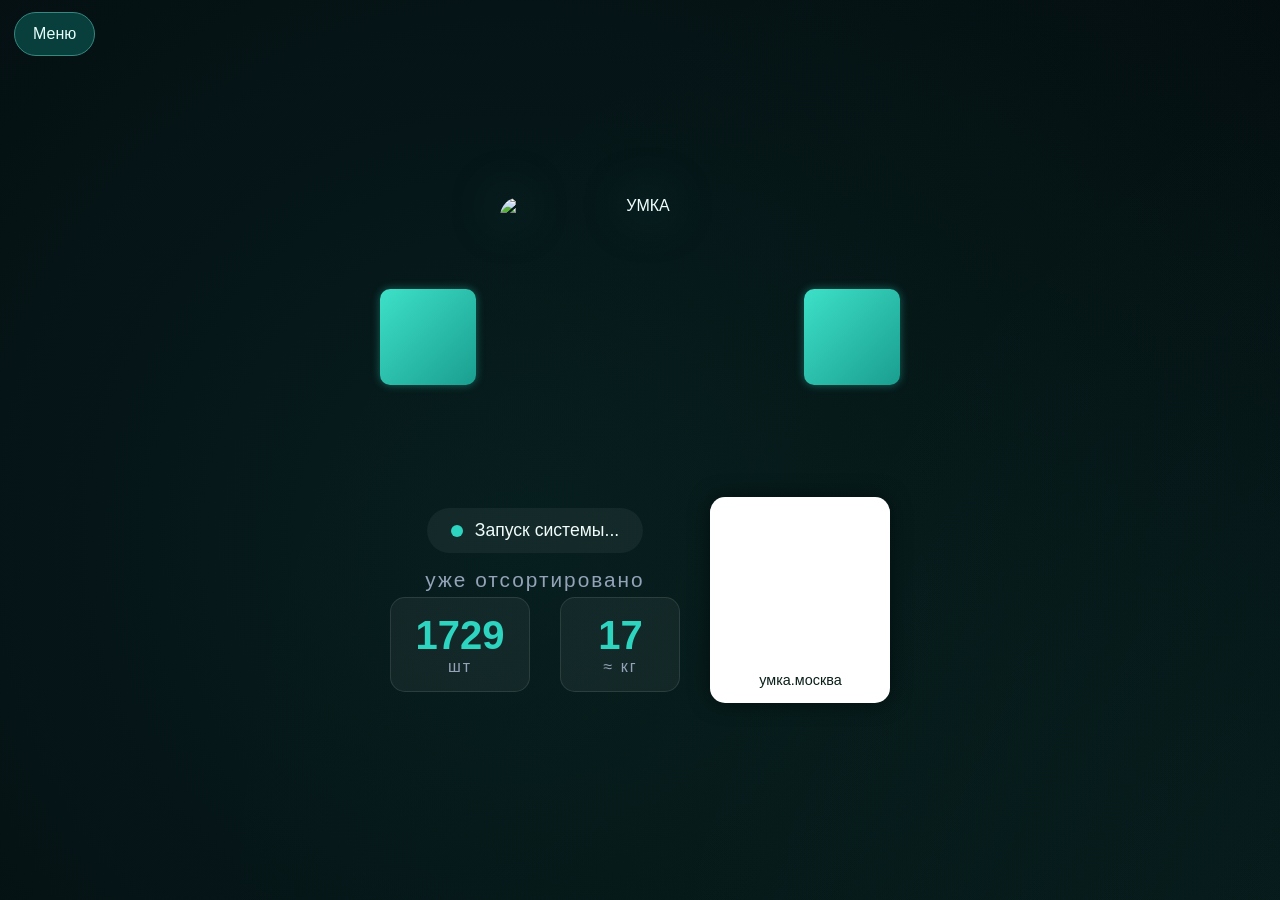
==== app/web/index.html @ a7d7bfb3 "Добавлены ручной сбор датасета и выбор модели на устройствах" ====
<!DOCTYPE html>
<html lang="ru" translate="no">

<head>
  <meta charset="UTF-8">
  <meta name="google" content="notranslate">
  <meta name="viewport" content="width=device-width, initial-scale=1.0, user-scalable=no">
  <title>УМКА - умная мусорка</title>
  <link rel="stylesheet" href="style.css">
</head>

<body>
  <a class="device-menu-link" data-keep-query href="/menu.html">Меню</a>
  <div id="app">
    <!-- ЭКРАН ОЖИДАНИЯ -->
    <div id="idle-screen" class="screen active">
      <div class="bg-animation"></div>
      <div class="content">
        <!-- Мордочка: логотип с глазами + лапки -->
        <div class="face-container" id="face-container">
          <div class="logo-container">
            <div class="eye-group eye-left">
              <div class="eye-slot"></div>
            </div>
            <img src="/logo.png" alt="УМКА" class="logo-img">
            <div class="eye-group eye-right">
              <div class="eye-slot"></div>
            </div>
          </div>
          <!-- Лапки (появляются при эмоциях) -->
          <div class="paw paw-left" id="paw-left">
            <span class="finger finger-up"></span>
            <span class="finger finger-left"></span>
            <span class="finger finger-right"></span>
          </div>
          <div class="paw paw-right" id="paw-right">
            <span class="finger finger-up"></span>
            <span class="finger finger-left"></span>
            <span class="finger finger-right"></span>
          </div>
        </div>

        <!-- Горизонтальный ряд: статус+статистика и QR -->
        <div class="bottom-row">
          <div class="center-block">
            <div class="status">
              <span class="pulse-dot"></span>
              <span id="system-status">Запуск системы...</span>
            </div>
            <div class="stats-wrapper">
              <p class="sorted-label">уже отсортировано</p>
              <div class="stats">
                <div class="stat-item">
                  <span class="stat-value" id="stat-count">1729</span>
                  <span class="stat-label">шт</span>
                </div>
                <div class="stat-item">
                  <span class="stat-value" id="stat-weight">17</span>
                  <span class="stat-label">≈ кг</span>
                </div>
              </div>
            </div>
          </div>

          <div class="qr-container">
            <div id="qrcode"></div>
            <p class="qr-hint">умка.москва</p>
          </div>
        </div>
      </div>
    </div>

    <!-- ЭКРАН РАСПОЗНАВАНИЯ (страницы) -->
    <div id="waste-screen" class="screen">
      <!-- Бумага -->
      <div class="waste-page page-paper">
        <div class="waste-bg"></div>
        <div class="content">
          <div class="waste-icon">📄</div>
          <div class="waste-info">
            <h1 class="waste-title">Обнаружен мусор</h1>
            <p class="waste-type">Бумага</p>
            <p class="waste-question">Подтвердите тип отхода</p>
            <p class="waste-question waste-auto">Отправляю в нужную секцию</p>
          </div>
          <div class="buttons">
            <button class="btn btn-yes" data-answer="yes"><span class="btn-icon">✓</span> Да</button>
            <button class="btn btn-no" data-answer="no"><span class="btn-icon">✕</span> Нет</button>
          </div>
          <!-- Без подтверждения: полоса показывает, когда сообщение погаснет. -->
          <div class="result-timer"><div class="result-timer-bar"></div></div>
        </div>
      </div>

      <!-- Пластик/Алюминий -->
      <div class="waste-page page-plastic">
        <div class="waste-bg"></div>
        <div class="content">
          <div class="waste-icon">🥤</div>
          <div class="waste-info">
            <h1 class="waste-title">Обнаружен мусор</h1>
            <p class="waste-type">Пластик/Алюминий</p>
            <p class="waste-question">Подтвердите тип отхода</p>
            <p class="waste-question waste-auto">Отправляю в нужную секцию</p>
          </div>
          <div class="buttons">
            <button class="btn btn-yes" data-answer="yes"><span class="btn-icon">✓</span> Да</button>
            <button class="btn btn-no" data-answer="no"><span class="btn-icon">✕</span> Нет</button>
          </div>
          <!-- Без подтверждения: полоса показывает, когда сообщение погаснет. -->
          <div class="result-timer"><div class="result-timer-bar"></div></div>
        </div>
      </div>

      <!-- Органика -->
      <div class="waste-page page-organic">
        <div class="waste-bg"></div>
        <div class="content">
          <div class="waste-icon">🍎</div>
          <div class="waste-info">
            <h1 class="waste-title">Обнаружен мусор</h1>
            <p class="waste-type">Органика</p>
            <p class="waste-question">Подтвердите тип отхода</p>
            <p class="waste-question waste-auto">Отправляю в нужную секцию</p>
          </div>
          <div class="buttons">
            <button class="btn btn-yes" data-answer="yes"><span class="btn-icon">✓</span> Да</button>
            <button class="btn btn-no" data-answer="no"><span class="btn-icon">✕</span> Нет</button>
          </div>
          <!-- Без подтверждения: полоса показывает, когда сообщение погаснет. -->
          <div class="result-timer"><div class="result-timer-bar"></div></div>
        </div>
      </div>

      <!-- Несортируемые -->
      <div class="waste-page page-non-recyclable">
        <div class="waste-bg"></div>
        <div class="content">
          <div class="waste-icon">🗑️</div>
          <div class="waste-info">
            <h1 class="waste-title">Обнаружен мусор</h1>
            <p class="waste-type">Несортируемые отходы</p>
            <p class="waste-question">Подтвердите тип отхода</p>
            <p class="waste-question waste-auto">Отправляю в нужную секцию</p>
          </div>
          <div class="buttons">
            <button class="btn btn-yes" data-answer="yes"><span class="btn-icon">✓</span> Да</button>
            <button class="btn btn-no" data-answer="no"><span class="btn-icon">✕</span> Нет</button>
          </div>
          <!-- Без подтверждения: полоса показывает, когда сообщение погаснет. -->
          <div class="result-timer"><div class="result-timer-bar"></div></div>
        </div>
      </div>
    </div>

    <!-- Всплывающий ответ -->
    <div id="feedback-overlay" class="overlay">
      <div class="feedback-icon" id="feedback-icon">✅</div>
    </div>

    <!-- Подтверждение закрытия киоска, открывается из режима разработчика. -->
    <div id="exit-overlay" class="overlay" role="dialog" aria-modal="true" aria-labelledby="exit-title">
      <div class="exit-dialog">
        <h2 id="exit-title">Закрыть экран UMKA?</h2>
        <p id="exit-message">Программа сортировки продолжит работать в фоне.</p>
        <div class="exit-actions">
          <button class="btn btn-no" id="exit-cancel" type="button">Вернуться</button>
          <button class="btn btn-yes" id="exit-confirm" type="button">Закрыть экран</button>
        </div>
      </div>
    </div>

    <!-- Режим разработчика: пять касаний логотипа за четыре секунды. -->
    <nav id="dev-panel" class="dev-panel" hidden>
      <a class="dev-btn" href="/settings.html" data-keep-query>Настройки</a>
      <a class="dev-btn" href="/camera.html" data-keep-query>Демонстрация</a>
      <button class="dev-btn" id="dev-debug" type="button">Отладка</button>
      <button class="dev-btn" id="dev-close-screen" type="button">Закрыть экран</button>
      <button class="dev-btn dev-exit" id="dev-exit" type="button">Выйти из режима</button>
    </nav>
    <aside id="dev-debug-panel" class="dev-debug" hidden>
      <p class="diagnostics" id="diagnostics">Камера: проверка · Модель: проверка</p>
      <pre id="dev-debug-data"></pre>
    </aside>
  </div>

  <script src="/js/qrcode.min.js"></script>
  <script src="script.js"></script>
</body>

</html>
---- app/web/style.css ----
:root {
  --bg-idle: #020408;
  --accent: #2dd4bf;
  --accent2: #38bdf8;
  --text-primary: #f0fdfa;
  --text-secondary: #94a3b8;
  --yes-color: #22c55e;
  --no-color: #ef4444;
  --sad-color: #60a5fa;
  --overlay-bg: rgba(0, 0, 0, 0.8);
  --transition-speed: 0.6s;
  /* Параметры квадратных глаз */
  --eye-size: 96px;
  --eye-border-radius: 10px;
  --eye-glow: 0 0 8px rgba(45, 212, 191, 0.4);
  /* Лапки */
  --paw-size: 50px;
  --paw-main-color: #1a9e8f;
  --paw-pad-color: #137a70;
  --paw-happy-color: #16a34a;
  --paw-sad-color: #3b82f6;
  --sad-paw-drop: 12px; /* Насколько опускаются лапки при ответе «Нет». */
}

* {
  margin: 0;
  padding: 0;
  box-sizing: border-box;
}

html,
body {
  height: 100%;
  width: 100%;
}

body {
  font-family: "Segoe UI", "Roboto", "Helvetica Neue", sans-serif;
  background: var(--bg-idle);
  color: var(--text-primary);
  height: 100vh;
  overflow: hidden;
  user-select: none;
  display: flex;
  align-items: center;
  justify-content: center;
}

/* ---------- Экраны ---------- */
.screen {
  position: fixed;
  inset: 0;
  display: flex;
  align-items: center;
  justify-content: center;
  opacity: 0;
  visibility: hidden;
  transition:
    opacity var(--transition-speed) ease,
    visibility var(--transition-speed) ease;
  z-index: 1;
}

.screen.active {
  opacity: 1;
  visibility: visible;
  z-index: 2;
}

.content {
  display: flex;
  flex-direction: column;
  align-items: center;
  justify-content: center;
  gap: 25px;
  padding: 20px;
  max-width: 95vw;
  max-height: 95vh;
  text-align: center;
  z-index: 3;
}

/* ---------- Экран ожидания ---------- */
#idle-screen .content {
  gap: 20px;
}

#idle-screen .bg-animation {
  position: absolute;
  inset: 0;
  background:
    radial-gradient(
      circle at 20% 30%,
      rgba(45, 212, 191, 0.12) 0%,
      transparent 60%
    ),
    radial-gradient(
      circle at 80% 70%,
      rgba(56, 189, 248, 0.08) 0%,
      transparent 60%
    ),
    radial-gradient(
      circle at 50% 50%,
      rgba(34, 197, 94, 0.04) 0%,
      transparent 70%
    ),
    #020408;
  background-size: 200% 200%;
  animation: gradientShift 15s ease infinite;
  z-index: 0;
}

@keyframes gradientShift {
  0% {
    background-position:
      0% 0%,
      100% 100%,
      50% 50%;
  }
  50% {
    background-position:
      100% 100%,
      0% 0%,
      80% 20%;
  }
  100% {
    background-position:
      0% 0%,
      100% 100%,
      50% 50%;
  }
}

/* Мордочка */
.face-container {
  position: relative;
  display: flex;
  flex-direction: column;
  align-items: center;
  cursor: pointer;
  -webkit-tap-highlight-color: transparent;
  animation: float 3s ease-in-out infinite;
}

@keyframes float {
  0%,
  100% {
    transform: translateY(0);
  }
  50% {
    transform: translateY(-10px);
  }
}

.logo-container {
  position: relative;
  display: inline-flex;
  align-items: center;
  justify-content: center;
}

.logo-img {
  width: 280px;
  height: 280px;
  object-fit: contain;
  filter: drop-shadow(0 0 25px rgba(45, 212, 191, 0.6));
  border-radius: 20px;
  flex-shrink: 0;
}

/* Глазки */
.eye-group {
  position: absolute;
  top: 50%;
  transform: translateY(-50%);
  z-index: 5;
  display: flex;
  align-items: center;
  justify-content: center;
  transition: transform 0.3s ease;
}

.eye-left {
  left: -120px;
}
.eye-right {
  right: -120px;
}

.eye-slot {
  width: var(--eye-size);
  height: var(--eye-size);
  background: linear-gradient(135deg, #3de0c8 0%, #1a9e8f 100%);
  border-radius: var(--eye-border-radius);
  box-shadow: var(--eye-glow);
  transition:
    all 0.15s ease-in-out,
    clip-path 0.3s ease;
  will-change:
    transform, width, height, border-radius, background, box-shadow, clip-path;
}

/* Лапки (робот Emo: трёхпалые, полупрозрачные, с ярким контуром) */
.paw {
  position: absolute;
  bottom: -30px;
  width: 50px;
  height: 40px;
  background: rgba(45, 212, 191, 0.3);
  border: 2px solid #2dd4bf;
  border-radius: 50% 50% 50% 50% / 60% 60% 40% 40%;
  box-shadow: 0 0 8px rgba(45, 212, 191, 0.4);
  opacity: 0;
  transform: scale(0);
  transition:
    opacity 0.3s ease,
    transform 0.3s ease;
  z-index: 6;
}

/* Пальцы */
.finger {
  position: absolute;
  background: rgba(45, 212, 191, 0.3);
  border: 2px solid #2dd4bf;
  box-shadow: 0 0 6px rgba(45, 212, 191, 0.3);
  border-radius: 50%;
}

/* Палец вверх */
.finger-up {
  width: 14px;
  height: 26px;
  top: -16px;
  left: 50%;
  transform: translateX(-50%);
  border-radius: 10px 10px 50% 50% / 20px 20px 10px 10px;
}

/* Палец влево */
.finger-left {
  width: 26px;
  height: 14px;
  left: -16px;
  top: 1px;
  border-radius: 50% 50% 10px 10px / 50% 50% 10px 10px;
  transform: rotate(55deg) translateY(-4px); /* чуть выше и меньше в сторону */
}

.finger-right {
  width: 26px;
  height: 14px;
  right: -16px;
  top: 1px;
  border-radius: 50% 50% 10px 10px / 50% 50% 10px 10px;
  transform: rotate(-55deg) translateY(-4px); /* чуть выше и меньше в сторону */
}
.paw-left {
  left: -80px;
}
.paw-right {
  right: -80px;
}

/* Эмоции, при которых лапки видимы */
.emotion-happy .paw,
.emotion-sad .paw,
.emotion-surprised .paw,
.paw-grab .paw {
  opacity: 1;
  transform: scale(1);
}

/* Радость: лапки машут вверх */
.emotion-happy .paw-left {
  animation: pawWaveLeft 0.6s ease-in-out infinite alternate;
}
.emotion-happy .paw-right {
  animation: pawWaveRight 0.6s ease-in-out infinite alternate;
}

@keyframes pawWaveLeft {
  0% {
    transform: rotate(-20deg) translateY(0);
  }
  100% {
    transform: rotate(20deg) translateY(-10px);
  }
}

@keyframes pawWaveRight {
  0% {
    transform: rotate(20deg) translateY(0);
  }
  100% {
    transform: rotate(-20deg) translateY(-10px);
  }
}

/* Грусть: лапки опускаются вниз */
.emotion-sad .paw-left {
  animation: pawSadLeft 0.8s ease-in-out forwards;
}
.emotion-sad .paw-right {
  animation: pawSadRight 0.8s ease-in-out forwards;
}

@keyframes pawSadLeft {
  0% {
    transform: translateY(0) rotate(0deg);
  }
  100% {
    transform: translateY(var(--sad-paw-drop)) rotate(10deg);
  }
}

@keyframes pawSadRight {
  0% {
    transform: translateY(0) rotate(0deg);
  }
  100% {
    transform: translateY(var(--sad-paw-drop)) rotate(-10deg);
  }
}

/* Удивление: лапки разведены вверх */
.emotion-surprised .paw-left {
  animation: pawSurprisedLeft 0.5s ease-out forwards;
}
.emotion-surprised .paw-right {
  animation: pawSurprisedRight 0.5s ease-out forwards;
}

@keyframes pawSurprisedLeft {
  0% {
    transform: translateY(0) rotate(0);
  }
  100% {
    transform: translateY(-60px) rotate(-30deg);
  }
}

@keyframes pawSurprisedRight {
  0% {
    transform: translateY(0) rotate(0);
  }
  100% {
    transform: translateY(-60px) rotate(30deg);
  }
}

/* Хватание при касании */
.paw-grab .paw {
  animation: pawGrab 0.4s ease-in-out forwards;
}

@keyframes pawGrab {
  0% {
    transform: scale(1);
  }
  50% {
    transform: scale(0.8);
  }
  100% {
    transform: scale(1);
  }
}
/* ============ БАЗОВЫЕ АНИМАЦИИ (2D) ============ */

@keyframes blink {
  0%,
  45%,
  55%,
  100% {
    transform: scaleY(1);
  }
  50% {
    transform: scaleY(0.1);
  }
}

@keyframes doubleBlink {
  0%,
  20%,
  40%,
  60%,
  80%,
  100% {
    transform: scaleY(1);
  }
  30%,
  50% {
    transform: scaleY(0.1);
  }
}

@keyframes wink {
  0%,
  100% {
    transform: scaleY(1);
  }
  50% {
    transform: scaleY(0.1);
  }
}

@keyframes lookLeft {
  0%,
  100% {
    transform: translateX(0);
  }
  30%,
  60% {
    transform: translateX(-8px);
  }
}

@keyframes lookRight {
  0%,
  100% {
    transform: translateX(0);
  }
  30%,
  60% {
    transform: translateX(8px);
  }
}

@keyframes lookUp {
  0%,
  100% {
    transform: translateY(0);
  }
  30%,
  60% {
    transform: translateY(-6px);
  }
}

@keyframes lookDown {
  0%,
  100% {
    transform: translateY(0);
  }
  30%,
  60% {
    transform: translateY(6px);
  }
}

@keyframes squint {
  0%,
  100% {
    transform: scaleY(1);
  }
  50% {
    transform: scaleY(0.6);
  }
}

@keyframes smile {
  0%,
  100% {
    height: var(--eye-size);
    border-radius: var(--eye-border-radius);
    transform: scaleY(1);
  }
  50% {
    height: calc(var(--eye-size) * 0.7);
    border-radius: 50% 50% 0 0;
    transform: scaleY(0.8);
  }
}

@keyframes swing {
  0%,
  100% {
    transform: rotate(0deg) translateX(0);
  }
  25% {
    transform: rotate(-10deg) translateX(-5px);
  }
  75% {
    transform: rotate(10deg) translateX(5px);
  }
}

@keyframes bounce {
  0%,
  100% {
    transform: translateY(0);
  }
  40% {
    transform: translateY(-15px);
  }
  60% {
    transform: translateY(-5px);
  }
}

@keyframes tilt {
  0%,
  100% {
    transform: rotate(0deg);
  }
  50% {
    transform: rotate(15deg);
  }
}

@keyframes shake {
  0%,
  100% {
    transform: translateX(0);
  }
  25% {
    transform: translateX(-5px);
  }
  75% {
    transform: translateX(5px);
  }
}

@keyframes pulseSize {
  0%,
  100% {
    transform: scale(1);
  }
  50% {
    transform: scale(1.2);
  }
}

/* ============ ЭМОЦИИ ============ */

.emotion-idle .eye-left .eye-slot,
.emotion-idle .eye-right .eye-slot {
  animation: blink 4s infinite;
}

/* Удивление */
.emotion-surprised .eye-slot {
  animation: surprisedComplex 1.5s ease-in-out infinite;
}
@keyframes surprisedComplex {
  0%,
  100% {
    transform: scale(1);
    border-radius: var(--eye-border-radius);
  }
  20% {
    transform: scale(1.3);
    border-radius: 50%;
  }
  40% {
    transform: scale(1.1);
    border-radius: 40%;
  }
  60% {
    transform: scale(1.2);
    border-radius: 50%;
  }
  80% {
    transform: scale(1.15);
    border-radius: 40%;
  }
}

/* Радость */
.emotion-happy .eye-slot {
  background: linear-gradient(135deg, #4ade80 0%, #16a34a 100%);
  animation: happyComplex 0.8s ease-in-out infinite;
}
@keyframes happyComplex {
  0% {
    height: var(--eye-size);
    border-radius: var(--eye-border-radius);
    transform: translateY(0) scaleY(1);
  }
  30% {
    height: calc(var(--eye-size) * 0.6);
    border-radius: 50% 50% 0 0;
    transform: translateY(-10px) scaleY(1.2);
  }
  60% {
    height: calc(var(--eye-size) * 0.8);
    border-radius: 50% 50% 0 0;
    transform: translateY(-5px) scaleY(1.1);
  }
  100% {
    height: var(--eye-size);
    border-radius: var(--eye-border-radius);
    transform: translateY(0) scaleY(1);
  }
}

/* Печаль: прямоугольные треугольники (плоская грань внутрь и вниз) */
.emotion-sad .eye-slot {
  background: linear-gradient(135deg, #60a5fa 0%, #3b82f6 100%);
  animation: sadComplex 0.8s ease-in-out infinite;
}

.emotion-sad .eye-left .eye-slot {
  clip-path: polygon(0 100%, 100% 100%, 100% 0);
}

.emotion-sad .eye-right .eye-slot {
  clip-path: polygon(0 0, 0 100%, 100% 100%);
}

@keyframes sadComplex {
  0% {
    height: var(--eye-size);
    transform: translateY(0) scaleY(1);
  }
  50% {
    height: calc(var(--eye-size) * 0.8);
    transform: translateY(8px) scaleY(0.9);
  }
  100% {
    height: var(--eye-size);
    transform: translateY(0) scaleY(1);
  }
}
/* ============ УБЕГАНИЕ ГЛАЗ ОТ КАСАНИЯ ============ */

.eyes-escape-left .eye-group {
  transform: translateY(-50%) translateX(40px);
}
.eyes-escape-right .eye-group {
  transform: translateY(-50%) translateX(-40px);
}
.eyes-escape-up .eye-group {
  transform: translateY(-50%) translateY(40px);
}
.eyes-escape-down .eye-group {
  transform: translateY(-50%) translateY(-40px);
}

/* ============ ХВАТАЮЩИЕ ЛАПКИ ============ */

.paw-grab .paw {
  animation: pawGrab 0.4s ease-in-out forwards;
}

@keyframes pawGrab {
  0% {
    transform: scale(1);
  }
  50% {
    transform: scale(0.8);
  }
  100% {
    transform: scale(1);
  }
}

/* ============ СЛУЧАЙНЫЕ IDLE-АНИМАЦИИ ============ */

.animation-wink-left .eye-left .eye-slot {
  animation: wink 0.35s ease-in-out 1;
}
.animation-wink-left .eye-right .eye-slot {
  animation: blink 0.35s ease-in-out 1;
}

.animation-wink-right .eye-right .eye-slot {
  animation: wink 0.35s ease-in-out 1;
}
.animation-wink-right .eye-left .eye-slot {
  animation: blink 0.35s ease-in-out 1;
}

.animation-double-blink .eye-slot {
  animation: doubleBlink 0.7s ease-in-out 1;
}

.animation-look-left .eye-slot {
  animation: lookLeft 1s ease-in-out 1;
}
.animation-look-right .eye-slot {
  animation: lookRight 1s ease-in-out 1;
}
.animation-look-up .eye-slot {
  animation: lookUp 1s ease-in-out 1;
}
.animation-look-down .eye-slot {
  animation: lookDown 1s ease-in-out 1;
}

.animation-squint .eye-slot {
  animation: squint 0.9s ease-in-out 1;
}
.animation-smile .eye-slot {
  animation: smile 1s ease-in-out 1;
}

.animation-thoughtful .eye-left .eye-slot {
  animation: lookUp 0.8s ease-in-out 1;
}
.animation-thoughtful .eye-right .eye-slot {
  animation: squint 0.8s ease-in-out 1;
}

.animation-sleepy .eye-slot {
  animation: sleepyBlink 2.5s ease-in-out infinite;
}
@keyframes sleepyBlink {
  0%,
  100% {
    transform: scaleY(0.6);
  }
  50% {
    transform: scaleY(0.2);
  }
}

.animation-roll .eye-slot {
  animation: tilt 0.7s ease-in-out 1;
}

.animation-flash .eye-slot {
  animation: flash 0.4s ease-in-out 2;
}
@keyframes flash {
  0%,
  100% {
    transform: scale(1);
  }
  50% {
    transform: scale(1.3);
  }
}

.animation-swing .eye-slot {
  animation: swing 1.2s ease-in-out 1;
}
.animation-bounce .eye-slot {
  animation: bounce 0.7s ease-in-out 1;
}
.animation-tilt .eye-slot {
  animation: tilt 0.6s ease-in-out 1;
}
.animation-shake .eye-slot {
  animation: shake 0.4s ease-in-out 2;
}
.animation-pulse .eye-slot {
  animation: pulseSize 0.9s ease-in-out 1;
}

.animation-confused .eye-left .eye-slot {
  animation: confusedLeft 0.9s ease-in-out 1;
}
.animation-confused .eye-right .eye-slot {
  animation: confusedRight 0.9s ease-in-out 1;
}

@keyframes confusedLeft {
  0%,
  100% {
    transform: translateX(0) scaleY(1);
  }
  40% {
    transform: translateX(-15px) scaleY(1);
  }
  60% {
    transform: translateX(-15px) scaleY(0.1);
  }
  80% {
    transform: translateX(-15px) scaleY(1);
  }
}

@keyframes confusedRight {
  0%,
  100% {
    transform: translateX(0) scaleY(1);
  }
  40% {
    transform: translateX(15px) scaleY(1);
  }
  60% {
    transform: translateX(15px) scaleY(0.1);
  }
  80% {
    transform: translateX(15px) scaleY(1);
  }
}

.animation-curious .eye-slot {
  animation: curious 1.5s ease-in-out 1;
}
@keyframes curious {
  0% {
    transform: scale(1) translate(0, 0);
  }
  25% {
    transform: scale(1.2) translate(0, 0);
  }
  50% {
    transform: scale(1.2) translate(-10px, 0);
  }
  75% {
    transform: scale(1.2) translate(10px, 0);
  }
  100% {
    transform: scale(1) translate(0, 0);
  }
}

.animation-excited .eye-slot {
  animation: excited 0.9s ease-in-out 1;
}
@keyframes excited {
  0% {
    transform: translateY(0) scale(1);
  }
  20% {
    transform: translateY(-15px) scale(1.1);
  }
  40% {
    transform: translateY(0) scale(0.9);
  }
  60% {
    transform: translateY(-10px) scale(1.05);
  }
  80% {
    transform: translateY(0) scale(0.95);
  }
  100% {
    transform: translateY(0) scale(1);
  }
}

.animation-scan .eye-slot {
  animation: scan 1.8s ease-in-out 1;
}
@keyframes scan {
  0% {
    transform: translate(0, 0);
  }
  20% {
    transform: translate(-15px, 0);
  }
  40% {
    transform: translate(15px, 0);
  }
  60% {
    transform: translate(0, -15px);
  }
  80% {
    transform: translate(0, 15px);
  }
  100% {
    transform: translate(0, 0);
  }
}

.animation-blush .eye-slot {
  animation: blush 1.2s ease-in-out 1;
}
@keyframes blush {
  0% {
    background: linear-gradient(135deg, #3de0c8 0%, #1a9e8f 100%);
    transform: translateY(0) scaleY(1);
  }
  50% {
    background: linear-gradient(135deg, #ffb6c1 0%, #ff69b4 100%);
    transform: translateY(8px) scaleY(0.7);
  }
  100% {
    background: linear-gradient(135deg, #3de0c8 0%, #1a9e8f 100%);
    transform: translateY(0) scaleY(1);
  }
}

.animation-focus .eye-slot {
  animation: focus 0.8s ease-in-out 1;
}
@keyframes focus {
  0% {
    transform: rotate(0deg) scaleY(1);
  }
  50% {
    transform: rotate(-15deg) scaleY(0.6);
  }
  100% {
    transform: rotate(0deg) scaleY(1);
  }
}

/* ============ ОСТАЛЬНЫЕ СТИЛИ ============ */
.bottom-row {
  display: flex;
  flex-direction: row;
  align-items: center;
  justify-content: center;
  gap: 30px;
  flex-wrap: wrap;
}

.center-block {
  display: flex;
  flex-direction: column;
  align-items: center;
  gap: 15px;
}

.status {
  display: inline-flex;
  align-items: center;
  gap: 12px;
  background: rgba(255, 255, 255, 0.05);
  padding: 12px 24px;
  border-radius: 50px;
  font-size: 1.1rem;
}

.pulse-dot {
  width: 12px;
  height: 12px;
  background: var(--accent);
  border-radius: 50%;
  animation: pulse 1.5s ease infinite;
}

@keyframes pulse {
  0% {
    box-shadow: 0 0 0 0 rgba(45, 212, 191, 0.7);
  }
  70% {
    box-shadow: 0 0 0 15px rgba(45, 212, 191, 0);
  }
  100% {
    box-shadow: 0 0 0 0 rgba(45, 212, 191, 0);
  }
}

.stats-wrapper {
  display: flex;
  flex-direction: column;
  align-items: center;
}

.sorted-label {
  font-size: 1.3rem;
  color: var(--text-secondary);
  letter-spacing: 2px;
  margin-bottom: 5px;
  text-transform: lowercase;
}

.stats {
  display: flex;
  gap: 30px;
  justify-content: center;
}

.stat-item {
  background: rgba(255, 255, 255, 0.05);
  border: 1px solid rgba(255, 255, 255, 0.1);
  border-radius: 15px;
  padding: 15px 25px;
  min-width: 120px;
}

.stat-value {
  font-size: 2.5rem;
  font-weight: 700;
  color: var(--accent);
  display: block;
}

.stat-label {
  font-size: 1rem;
  color: var(--text-secondary);
  letter-spacing: 2px;
}

.qr-container {
  background: white;
  border-radius: 15px;
  padding: 15px;
  display: inline-block;
  box-shadow: 0 0 20px rgba(0, 0, 0, 0.5);
}

#qrcode {
  width: 150px;
  height: 150px;
  margin: 0 auto;
}

.qr-hint {
  margin-top: 10px;
  color: #0a1f1a;
  font-size: 0.9rem;
}

/* Экран распознавания */
.waste-page {
  position: absolute;
  inset: 0;
  display: flex;
  align-items: center;
  justify-content: center;
  opacity: 0;
  visibility: hidden;
  transition:
    opacity 0.4s ease,
    visibility 0.4s ease;
}

.waste-page.active {
  opacity: 1;
  visibility: visible;
  z-index: 2;
}

.waste-bg {
  position: absolute;
  inset: 0;
  z-index: 0;
}

.page-paper .waste-bg {
  background: linear-gradient(135deg, #1a3c34, #0d2b25);
}
.page-plastic .waste-bg {
  background: linear-gradient(135deg, #0b3b3b, #062d2d);
}
.page-organic .waste-bg {
  background: linear-gradient(135deg, #1a3c1a, #0d2b0d);
}
.page-non-recyclable .waste-bg {
  background: linear-gradient(135deg, #3c1a1a, #2b0d0d);
}

.waste-icon {
  font-size: 6rem;
  animation: popIn 0.5s cubic-bezier(0.175, 0.885, 0.32, 1.275);
}

@keyframes popIn {
  from {
    transform: scale(0);
    opacity: 0;
  }
  to {
    transform: scale(1);
    opacity: 1;
  }
}

.waste-info {
  display: flex;
  flex-direction: column;
  align-items: center;
}

.waste-title {
  font-size: 2.5rem;
  font-weight: 600;
  margin-bottom: 10px;
}

.waste-type {
  font-size: 3.5rem;
  font-weight: 700;
  margin-bottom: 15px;
  color: var(--accent);
  text-shadow: 0 0 20px rgba(45, 212, 191, 0.7);
}

.waste-question {
  font-size: 1.5rem;
  color: var(--text-secondary);
  margin-bottom: 20px;
}

.buttons {
  display: flex;
  gap: 30px;
  justify-content: center;
  flex-wrap: wrap;
}

.btn {
  display: flex;
  align-items: center;
  gap: 12px;
  padding: 18px 40px;
  font-size: 1.8rem;
  font-weight: 600;
  border: none;
  border-radius: 50px;
  cursor: pointer;
  transition: all 0.2s ease;
  box-shadow: 0 8px 25px rgba(0, 0, 0, 0.3);
  color: white;
}

.btn:active {
  transform: scale(0.95);
}

.btn-yes {
  background: var(--yes-color);
}
.btn-yes:hover {
  background: #16a34a;
  box-shadow: 0 0 30px rgba(34, 197, 94, 0.7);
}

.btn-no {
  background: var(--no-color);
}
.btn-no:hover {
  background: #dc2626;
  box-shadow: 0 0 30px rgba(239, 68, 68, 0.7);
}

.btn-icon {
  font-size: 1.5rem;
}

.overlay {
  position: fixed;
  inset: 0;
  background: var(--overlay-bg);
  display: flex;
  align-items: center;
  justify-content: center;
  opacity: 0;
  visibility: hidden;
  transition:
    opacity 0.3s ease,
    visibility 0.3s ease;
  z-index: 10;
}

.overlay.active {
  opacity: 1;
  visibility: visible;
}

.feedback-icon {
  font-size: 8rem;
  animation: popIn 0.4s cubic-bezier(0.175, 0.885, 0.32, 1.275);
}

@media (max-width: 900px) {
  .logo-img {
    width: 200px;
    height: 200px;
  }
  .eye-slot {
    width: 60px;
    height: 60px;
  }
  .eye-left {
    left: -80px;
  }
  .eye-right {
    right: -80px;
  }
  .paw-left {
    left: -40px;
  }
  .paw-right {
    right: -40px;
  }
  .waste-icon {
    font-size: 4rem;
  }
  .waste-type {
    font-size: 2.5rem;
  }
  .btn {
    padding: 15px 30px;
    font-size: 1.4rem;
  }
  .bottom-row {
    flex-direction: column;
    gap: 20px;
  }
}

.diagnostics {
  color: var(--text-secondary);
  font-size: clamp(14px, 1.7vw, 20px);
}

.diagnostics.has-error {
  color: #fbbf24;
}

.btn:disabled {
  opacity: 0.45;
  cursor: not-allowed;
}

.exit-dialog {
  width: min(620px, 90vw);
  max-height: 90vh;
  overflow-y: auto;
  padding: 36px;
  border: 2px solid var(--accent);
  border-radius: 28px;
  background: #07110f;
  box-shadow: 0 0 45px rgba(45, 212, 191, 0.35);
  text-align: center;
}

.exit-dialog h2 {
  margin-bottom: 16px;
  font-size: clamp(28px, 4vw, 44px);
}

.exit-dialog p {
  margin-bottom: 28px;
  color: var(--text-secondary);
  font-size: clamp(18px, 2vw, 24px);
}

.exit-dialog .diagnostics {
  padding: 16px;
  border: 1px solid rgba(45, 212, 191, 0.25);
  border-radius: 12px;
  font-size: clamp(14px, 1.7vw, 20px);
  line-height: 1.6;
  text-align: left;
  overflow-wrap: anywhere;
}

.exit-actions {
  display: flex;
  justify-content: center;
  gap: 20px;
  flex-wrap: wrap;
}

/* ---------- Режим разработчика ---------- */
.dev-panel {
  position: fixed;
  left: 0;
  right: 0;
  bottom: 16px;
  width: max-content;
  max-width: calc(100vw - 32px);
  margin: 0 auto;
  z-index: 60;
  display: flex;
  gap: 10px;
  flex-wrap: wrap;
  justify-content: center;
  padding: 10px 14px;
  border: 1px solid rgba(45, 212, 191, 0.5);
  border-radius: 24px;
  background: rgba(2, 4, 8, 0.85);
  box-shadow: 0 0 30px rgba(45, 212, 191, 0.25);
}

.dev-panel[hidden],
.dev-debug[hidden] {
  display: none;
}

.dev-btn {
  padding: 10px 18px;
  border: 1px solid rgba(45, 212, 191, 0.5);
  border-radius: 18px;
  background: rgba(45, 212, 191, 0.12);
  color: var(--accent);
  font: inherit;
  font-size: 16px;
  text-decoration: none;
  cursor: pointer;
}

.dev-btn.dev-exit {
  border-color: rgba(239, 68, 68, 0.6);
  background: rgba(239, 68, 68, 0.15);
  color: #fca5a5;
}

.dev-debug {
  position: fixed;
  top: 12px;
  left: 12px;
  z-index: 60;
  max-width: min(460px, 90vw);
  padding: 12px 14px;
  border: 1px solid rgba(45, 212, 191, 0.4);
  border-radius: 14px;
  background: rgba(2, 4, 8, 0.85);
  color: var(--text-secondary);
  font-size: 13px;
}

.dev-debug .diagnostics {
  margin: 0 0 6px;
  padding: 0;
  border: 0;
  color: var(--text-primary);
  font-size: 13px;
  line-height: 1.4;
}

.dev-debug pre {
  margin: 0;
  white-space: pre-wrap;
  font-family: ui-monospace, Menlo, monospace;
}

/* ---------- Показ результата без подтверждения ---------- */
.waste-auto,
.result-timer {
  display: none;
}

#waste-screen.no-confirm .buttons,
#waste-screen.no-confirm .waste-question:not(.waste-auto) {
  display: none;
}

#waste-screen.no-confirm .waste-auto {
  display: block;
}

#waste-screen.no-confirm .result-timer {
  display: block;
  width: min(480px, 70vw);
  height: 12px;
  margin-top: 32px;
  border-radius: 6px;
  background: rgba(255, 255, 255, 0.15);
  overflow: hidden;
}

.result-timer-bar {
  width: 100%;
  height: 100%;
  border-radius: 6px;
  background: var(--accent);
  transform-origin: left center;
}

.result-timer-bar.running {
  animation: result-countdown var(--result-seconds, 5s) linear forwards;
}

@keyframes result-countdown {
  from { transform: scaleX(1); }
  to { transform: scaleX(0); }
}

.device-menu-link {
  position: fixed; top: 12px; left: 14px; z-index: 8;
  padding: 12px 18px; border-radius: 24px; background: #083e3c;
  color: #e6fffa; border: 1px solid #368880; font: inherit; text-decoration: none;
}
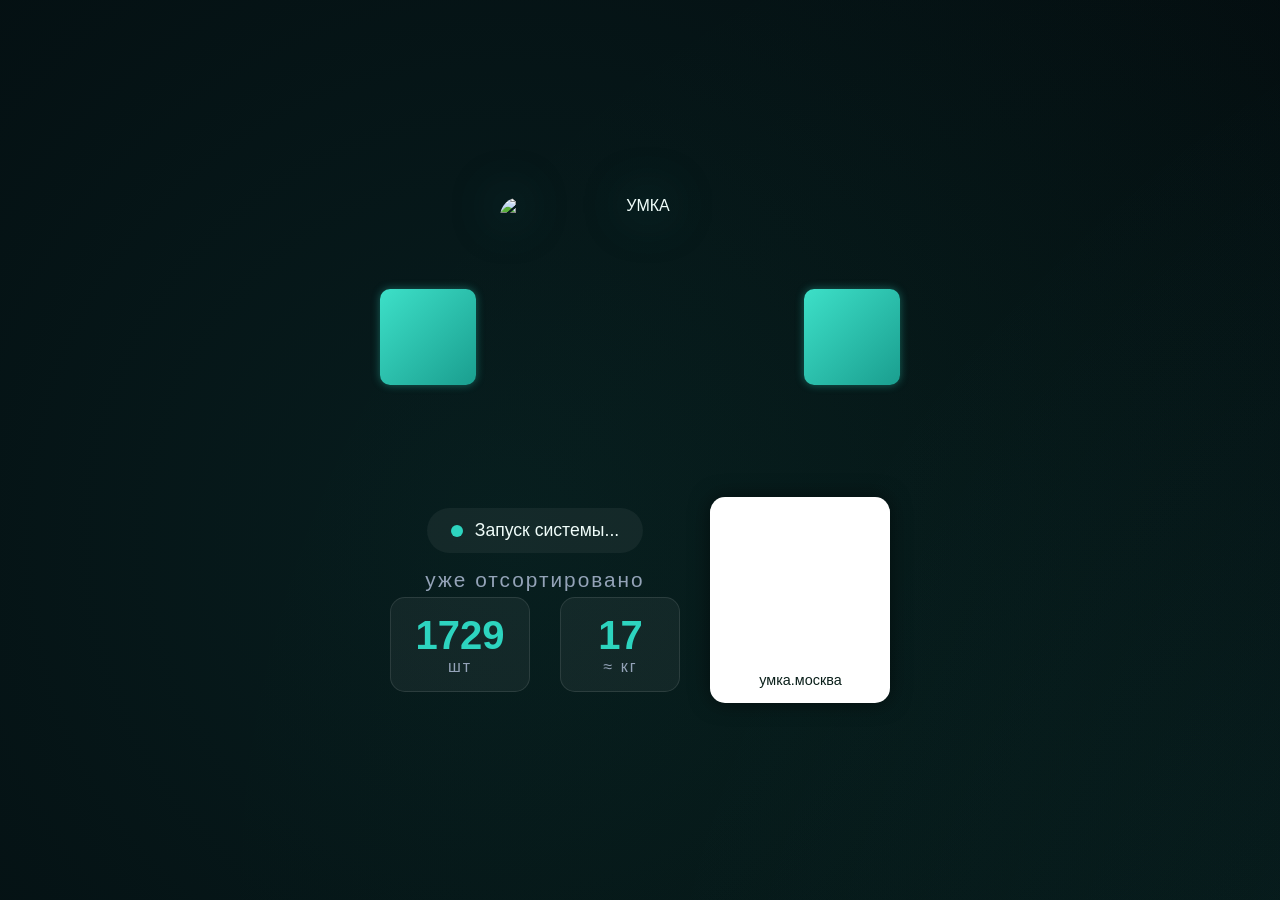
==== commit 699a5e41: "Обновлены переходы MQTT и скрытое меню устройства" ====
--- a/app/web/index.html
+++ b/app/web/index.html
@@ -10,14 +10,13 @@
 </head>
 
 <body>
-  <a class="device-menu-link" data-keep-query href="/menu.html">Меню</a>
   <div id="app">
     <!-- ЭКРАН ОЖИДАНИЯ -->
     <div id="idle-screen" class="screen active">
       <div class="bg-animation"></div>
       <div class="content">
         <!-- Мордочка: логотип с глазами + лапки -->
-        <div class="face-container" id="face-container">
+        <div class="face-container" id="face-container" tabindex="-1">
           <div class="logo-container">
             <div class="eye-group eye-left">
               <div class="eye-slot"></div>
@@ -171,17 +170,22 @@
     </div>
 
     <!-- Режим разработчика: пять касаний логотипа за четыре секунды. -->
-    <nav id="dev-panel" class="dev-panel" hidden>
-      <a class="dev-btn" href="/settings.html" data-keep-query>Настройки</a>
-      <a class="dev-btn" href="/camera.html" data-keep-query>Демонстрация</a>
-      <button class="dev-btn" id="dev-debug" type="button">Отладка</button>
-      <button class="dev-btn" id="dev-close-screen" type="button">Закрыть экран</button>
-      <button class="dev-btn dev-exit" id="dev-exit" type="button">Выйти из режима</button>
-    </nav>
-    <aside id="dev-debug-panel" class="dev-debug" hidden>
-      <p class="diagnostics" id="diagnostics">Камера: проверка · Модель: проверка</p>
-      <pre id="dev-debug-data"></pre>
-    </aside>
+    <div id="dev-panel" class="dev-panel" role="dialog" aria-modal="true" aria-labelledby="dev-title" hidden>
+      <nav class="dev-menu" aria-labelledby="dev-title">
+        <h2 id="dev-title">Меню устройства</h2>
+        <a class="dev-btn" id="dev-settings" href="/settings.html" data-keep-query>Настройки</a>
+        <a class="dev-btn" href="/menu.html#model" data-keep-query>Выбор модели</a>
+        <a class="dev-btn" href="/menu.html#dataset" data-keep-query>Сбор датасета</a>
+        <a class="dev-btn" href="/camera.html" data-keep-query>Демонстрация</a>
+        <button class="dev-btn" id="dev-debug" type="button" aria-controls="dev-debug-panel" aria-expanded="false">Отладка</button>
+        <aside id="dev-debug-panel" class="dev-debug" hidden>
+          <p class="diagnostics" id="diagnostics">Камера: проверка · Модель: проверка</p>
+          <pre id="dev-debug-data"></pre>
+        </aside>
+        <button class="dev-btn" id="dev-close-screen" type="button">Закрыть экран</button>
+        <button class="dev-btn dev-exit" id="dev-exit" type="button">Выйти из режима</button>
+      </nav>
+    </div>
   </div>
 
   <script src="/js/qrcode.min.js"></script>
--- a/app/web/style.css
+++ b/app/web/style.css
@@ -1243,22 +1243,33 @@
 /* ---------- Режим разработчика ---------- */
 .dev-panel {
   position: fixed;
-  left: 0;
-  right: 0;
-  bottom: 16px;
-  width: max-content;
-  max-width: calc(100vw - 32px);
-  margin: 0 auto;
+  inset: 0;
   z-index: 60;
-  display: flex;
-  gap: 10px;
-  flex-wrap: wrap;
-  justify-content: center;
-  padding: 10px 14px;
+  display: grid;
+  place-items: center;
+  padding: 12px;
+  background: rgba(2, 4, 8, 0.7);
+}
+
+.dev-menu {
+  width: min(390px, 100%);
+  max-height: calc(100dvh - 24px);
+  overflow: auto;
+  overscroll-behavior: contain;
+  display: flex;
+  flex-direction: column;
+  gap: 8px;
+  padding: 16px;
   border: 1px solid rgba(45, 212, 191, 0.5);
   border-radius: 24px;
-  background: rgba(2, 4, 8, 0.85);
+  background: #082a2b;
   box-shadow: 0 0 30px rgba(45, 212, 191, 0.25);
+}
+
+.dev-menu h2 {
+  margin-bottom: 4px;
+  text-align: center;
+  font-size: 22px;
 }
 
 .dev-panel[hidden],
@@ -1267,15 +1278,25 @@
 }
 
 .dev-btn {
-  padding: 10px 18px;
+  display: grid;
+  place-items: center;
+  flex-shrink: 0;
+  min-height: 52px;
+  padding: 8px 12px;
   border: 1px solid rgba(45, 212, 191, 0.5);
-  border-radius: 18px;
+  border-radius: 12px;
   background: rgba(45, 212, 191, 0.12);
-  color: var(--accent);
+  color: var(--text-primary);
   font: inherit;
-  font-size: 16px;
+  font-size: 20px;
+  text-align: center;
   text-decoration: none;
   cursor: pointer;
+}
+
+.dev-btn:is(:hover, :focus-visible) {
+  border-color: var(--accent);
+  background: rgba(45, 212, 191, 0.25);
 }
 
 .dev-btn.dev-exit {
@@ -1285,11 +1306,6 @@
 }
 
 .dev-debug {
-  position: fixed;
-  top: 12px;
-  left: 12px;
-  z-index: 60;
-  max-width: min(460px, 90vw);
   padding: 12px 14px;
   border: 1px solid rgba(45, 212, 191, 0.4);
   border-radius: 14px;
@@ -1310,7 +1326,12 @@
 .dev-debug pre {
   margin: 0;
   white-space: pre-wrap;
+  overflow-wrap: anywhere;
   font-family: ui-monospace, Menlo, monospace;
+}
+
+#exit-overlay {
+  z-index: 61;
 }
 
 /* ---------- Показ результата без подтверждения ---------- */
@@ -1354,9 +1375,3 @@
   from { transform: scaleX(1); }
   to { transform: scaleX(0); }
 }
-
-.device-menu-link {
-  position: fixed; top: 12px; left: 14px; z-index: 8;
-  padding: 12px 18px; border-radius: 24px; background: #083e3c;
-  color: #e6fffa; border: 1px solid #368880; font: inherit; text-decoration: none;
-}
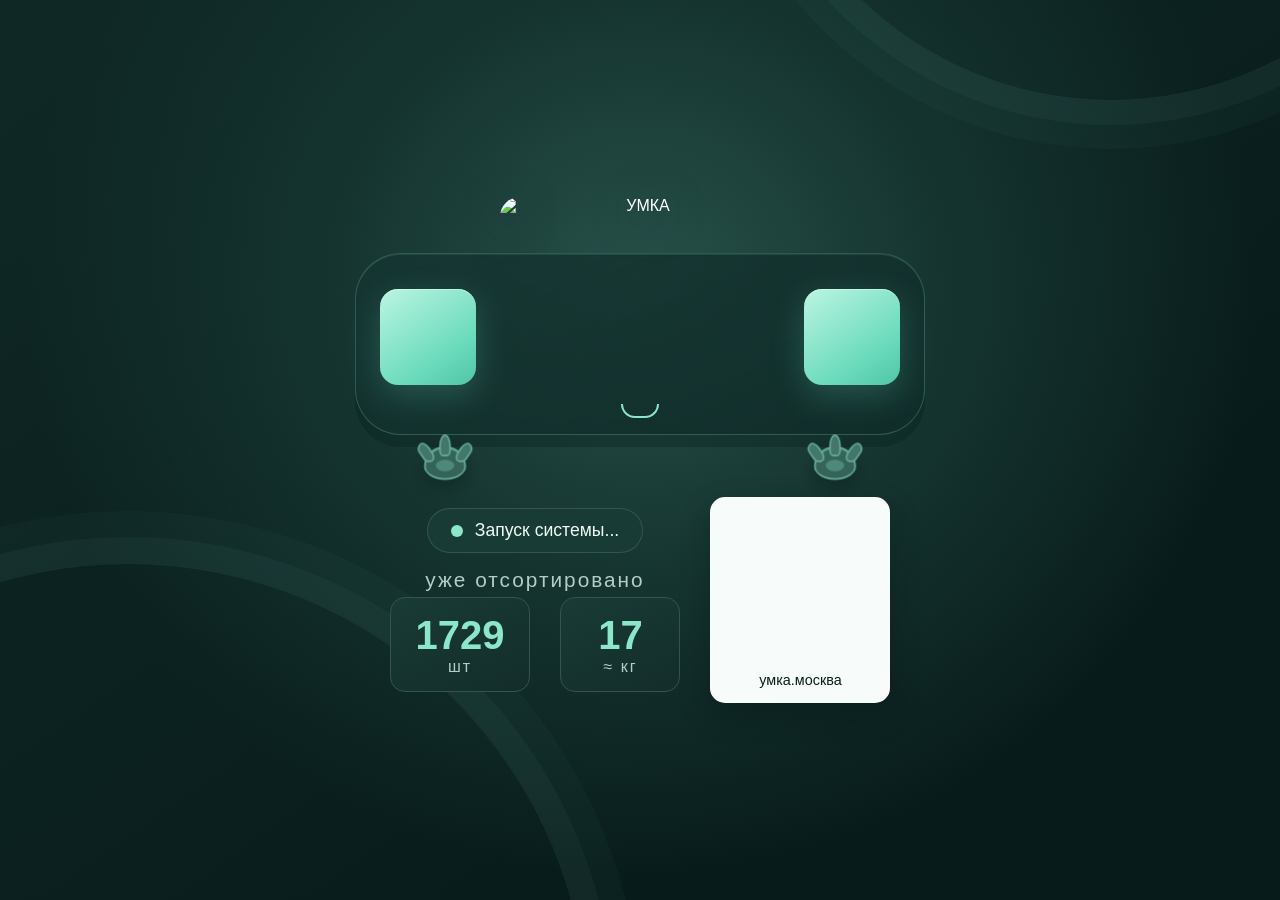
==== commit d1e32630: "Исправлены скрытое меню и запуск УМКИ с рабочего стола" ====
--- a/app/web/index.html
+++ b/app/web/index.html
@@ -21,7 +21,7 @@
             <div class="eye-group eye-left">
               <div class="eye-slot"></div>
             </div>
-            <img src="/logo.png" alt="УМКА" class="logo-img">
+            <img src="/logo.png" alt="УМКА" class="logo-img" id="umka-logo" draggable="false">
             <div class="eye-group eye-right">
               <div class="eye-slot"></div>
             </div>
@@ -157,23 +157,24 @@
       <div class="feedback-icon" id="feedback-icon">✅</div>
     </div>
 
-    <!-- Подтверждение закрытия киоска, открывается из режима разработчика. -->
+    <!-- Подтверждение остановки программы. -->
     <div id="exit-overlay" class="overlay" role="dialog" aria-modal="true" aria-labelledby="exit-title">
       <div class="exit-dialog">
-        <h2 id="exit-title">Закрыть экран UMKA?</h2>
-        <p id="exit-message">Программа сортировки продолжит работать в фоне.</p>
+        <h2 id="exit-title">Выйти из программы?</h2>
+        <p id="exit-message" aria-live="polite">УМКА остановит сортировку и закроет окно.</p>
         <div class="exit-actions">
-          <button class="btn btn-no" id="exit-cancel" type="button">Вернуться</button>
-          <button class="btn btn-yes" id="exit-confirm" type="button">Закрыть экран</button>
+          <button class="btn" id="exit-cancel" type="button">Отмена</button>
+          <button class="btn exit-danger" id="exit-confirm" type="button">Выйти</button>
         </div>
       </div>
     </div>
 
-    <!-- Режим разработчика: пять касаний логотипа за четыре секунды. -->
+    <!-- Режим разработчика открывается пятью быстрыми касаниями логотипа. -->
     <div id="dev-panel" class="dev-panel" role="dialog" aria-modal="true" aria-labelledby="dev-title" hidden>
       <nav class="dev-menu" aria-labelledby="dev-title">
         <h2 id="dev-title">Меню устройства</h2>
-        <a class="dev-btn" id="dev-settings" href="/settings.html" data-keep-query>Настройки</a>
+        <button class="dev-btn" id="dev-back" type="button">Назад</button>
+        <a class="dev-btn" href="/settings.html" data-keep-query>Настройки</a>
         <a class="dev-btn" href="/menu.html#model" data-keep-query>Выбор модели</a>
         <a class="dev-btn" href="/menu.html#dataset" data-keep-query>Сбор датасета</a>
         <a class="dev-btn" href="/camera.html" data-keep-query>Демонстрация</a>
@@ -182,8 +183,7 @@
           <p class="diagnostics" id="diagnostics">Камера: проверка · Модель: проверка</p>
           <pre id="dev-debug-data"></pre>
         </aside>
-        <button class="dev-btn" id="dev-close-screen" type="button">Закрыть экран</button>
-        <button class="dev-btn dev-exit" id="dev-exit" type="button">Выйти из режима</button>
+        <button class="dev-btn exit-danger" id="dev-exit" type="button">Выход из программы</button>
       </nav>
     </div>
   </div>
--- a/app/web/style.css
+++ b/app/web/style.css
@@ -1,18 +1,21 @@
 :root {
-  --bg-idle: #020408;
-  --accent: #2dd4bf;
+  --bg-idle: #081b1b;
+  --accent: #8be6ca;
   --accent2: #38bdf8;
-  --text-primary: #f0fdfa;
-  --text-secondary: #94a3b8;
-  --yes-color: #22c55e;
-  --no-color: #ef4444;
+  --surface: #132d2a;
+  --surface-raised: #193b35;
+  --surface-line: #34554d;
+  --text-primary: #effbf6;
+  --text-secondary: #b5cec5;
+  --yes-color: #9ce7d0;
+  --no-color: #352a30;
   --sad-color: #60a5fa;
-  --overlay-bg: rgba(0, 0, 0, 0.8);
+  --overlay-bg: rgba(5, 16, 16, 0.76);
   --transition-speed: 0.6s;
   /* Параметры квадратных глаз */
   --eye-size: 96px;
-  --eye-border-radius: 10px;
-  --eye-glow: 0 0 8px rgba(45, 212, 191, 0.4);
+  --eye-border-radius: 18px;
+  --eye-glow: 0 10px 34px #67dec33d, inset 0 1px 0 #e5fff083;
   /* Лапки */
   --paw-size: 50px;
   --paw-main-color: #1a9e8f;
@@ -89,57 +92,99 @@
   position: absolute;
   inset: 0;
   background:
-    radial-gradient(
-      circle at 20% 30%,
-      rgba(45, 212, 191, 0.12) 0%,
-      transparent 60%
-    ),
-    radial-gradient(
-      circle at 80% 70%,
-      rgba(56, 189, 248, 0.08) 0%,
-      transparent 60%
-    ),
-    radial-gradient(
-      circle at 50% 50%,
-      rgba(34, 197, 94, 0.04) 0%,
-      transparent 70%
-    ),
-    #020408;
-  background-size: 200% 200%;
-  animation: gradientShift 15s ease infinite;
+    radial-gradient(ellipse at 50% 32%, #28514a 0%, #153430 34%, transparent 68%),
+    linear-gradient(145deg, #0f2826, var(--bg-idle) 76%);
   z-index: 0;
 }
 
-@keyframes gradientShift {
-  0% {
-    background-position:
-      0% 0%,
-      100% 100%,
-      50% 50%;
-  }
-  50% {
-    background-position:
-      100% 100%,
-      0% 0%,
-      80% 20%;
-  }
-  100% {
-    background-position:
-      0% 0%,
-      100% 100%,
-      50% 50%;
-  }
+#idle-screen .bg-animation::before,
+#idle-screen .bg-animation::after {
+  content: "";
+  position: absolute;
+  aspect-ratio: 1;
+  border: 1px solid #a2e3cc16;
+  border-radius: 50%;
+  pointer-events: none;
+}
+
+#idle-screen .bg-animation::before {
+  width: min(84vw, 920px);
+  inset: auto auto -65% -26%;
+  box-shadow: 0 0 0 26px #8ad4ba0b, 0 0 0 52px #8ad4ba08;
+}
+
+#idle-screen .bg-animation::after {
+  width: min(66vw, 720px);
+  inset: -69% -15% auto auto;
+  box-shadow: 0 0 0 24px #8ad4ba0b, 0 0 0 48px #8ad4ba08;
 }
 
 /* Мордочка */
 .face-container {
+  --face-edge: 145px;
+  --expression: var(--accent);
   position: relative;
+  isolation: isolate;
   display: flex;
   flex-direction: column;
   align-items: center;
   cursor: pointer;
+  touch-action: manipulation;
   -webkit-tap-highlight-color: transparent;
   animation: float 3s ease-in-out infinite;
+}
+
+.face-container::before {
+  content: "";
+  position: absolute;
+  inset: 20% calc(-1 * var(--face-edge)) 15%;
+  z-index: -1;
+  border: 1px solid #82d5bc40;
+  border-radius: 46px;
+  background: linear-gradient(160deg, #153532cf, #102c29e6);
+  box-shadow: 0 12px 0 #061e1b55, inset 0 1px 0 #b1f1d519;
+  pointer-events: none;
+}
+
+.face-container::after {
+  content: "";
+  position: absolute;
+  left: 50%;
+  bottom: 21%;
+  width: 34px;
+  height: 12px;
+  transform: translateX(-50%);
+  border: 2px solid var(--expression);
+  border-top: 0;
+  border-radius: 0 0 30px 30px;
+  transition: width 0.2s ease, height 0.2s ease, border-radius 0.2s ease;
+  pointer-events: none;
+}
+
+.face-container.emotion-surprised::after {
+  width: 12px;
+  height: 12px;
+  border-top: 2px solid var(--expression);
+  border-radius: 50%;
+}
+
+.face-container.emotion-happy {
+  --expression: #bbf3b1;
+}
+
+.face-container.emotion-happy::after {
+  width: 48px;
+  height: 16px;
+}
+
+.face-container.emotion-sad {
+  --expression: #a9d0fc;
+}
+
+.face-container.emotion-sad::after {
+  border: 2px solid var(--expression);
+  border-bottom: 0;
+  border-radius: 30px 30px 0 0;
 }
 
 @keyframes float {
@@ -163,7 +208,7 @@
   width: 280px;
   height: 280px;
   object-fit: contain;
-  filter: drop-shadow(0 0 25px rgba(45, 212, 191, 0.6));
+  filter: brightness(1.16) drop-shadow(0 8px 20px #061f1eaa);
   border-radius: 20px;
   flex-shrink: 0;
 }
@@ -190,7 +235,7 @@
 .eye-slot {
   width: var(--eye-size);
   height: var(--eye-size);
-  background: linear-gradient(135deg, #3de0c8 0%, #1a9e8f 100%);
+  background: linear-gradient(145deg, #bbf5e2, #69dabb 70%, #51c5a8);
   border-radius: var(--eye-border-radius);
   box-shadow: var(--eye-glow);
   transition:
@@ -200,30 +245,40 @@
     transform, width, height, border-radius, background, box-shadow, clip-path;
 }
 
-/* Лапки (робот Emo: трёхпалые, полупрозрачные, с ярким контуром) */
+/* Лапки с мягкой подсветкой в цвет глаз. */
 .paw {
   position: absolute;
+  pointer-events: none;
   bottom: -30px;
   width: 50px;
   height: 40px;
-  background: rgba(45, 212, 191, 0.3);
-  border: 2px solid #2dd4bf;
+  background: color-mix(in srgb, var(--expression) 33%, var(--surface));
+  border: 2px solid color-mix(in srgb, var(--expression) 78%, var(--surface));
   border-radius: 50% 50% 50% 50% / 60% 60% 40% 40%;
-  box-shadow: 0 0 8px rgba(45, 212, 191, 0.4);
+  box-shadow: 0 7px 18px #04191666, inset 0 1px 0 #d8ffec4d;
   opacity: 0;
   transform: scale(0);
   transition:
     opacity 0.3s ease,
-    transform 0.3s ease;
+    transform 0.3s ease,
+    background-color 0.3s ease;
   z-index: 6;
+}
+
+.paw::after {
+  content: "";
+  position: absolute;
+  inset: auto 26% 23%;
+  height: 38%;
+  background: color-mix(in srgb, var(--expression) 56%, var(--surface));
+  border-radius: 50%;
 }
 
 /* Пальцы */
 .finger {
   position: absolute;
-  background: rgba(45, 212, 191, 0.3);
-  border: 2px solid #2dd4bf;
-  box-shadow: 0 0 6px rgba(45, 212, 191, 0.3);
+  background: color-mix(in srgb, var(--expression) 45%, var(--surface));
+  border: 2px solid color-mix(in srgb, var(--expression) 78%, var(--surface));
   border-radius: 50%;
 }
 
@@ -257,12 +312,28 @@
 }
 .paw-left {
   left: -80px;
+  --paw-turn: 1;
 }
 .paw-right {
   right: -80px;
-}
-
-/* Эмоции, при которых лапки видимы */
+  --paw-turn: -1;
+}
+
+.emotion-idle .paw {
+  opacity: 0.88;
+  transform: translateY(-24px) scale(0.84);
+  animation: pawRest 4s ease-in-out infinite;
+}
+
+.emotion-idle .paw-right {
+  animation-delay: -1.6s;
+}
+
+@keyframes pawRest {
+  0%, 100% { transform: translateY(-24px) scale(0.84) rotate(calc(-5deg * var(--paw-turn))); }
+  50% { transform: translateY(-30px) scale(0.84) rotate(calc(4deg * var(--paw-turn))); }
+}
+
 .emotion-happy .paw,
 .emotion-sad .paw,
 .emotion-surprised .paw,
@@ -271,56 +342,26 @@
   transform: scale(1);
 }
 
-/* Радость: лапки машут вверх */
-.emotion-happy .paw-left {
-  animation: pawWaveLeft 0.6s ease-in-out infinite alternate;
-}
-.emotion-happy .paw-right {
-  animation: pawWaveRight 0.6s ease-in-out infinite alternate;
-}
-
-@keyframes pawWaveLeft {
-  0% {
-    transform: rotate(-20deg) translateY(0);
-  }
-  100% {
-    transform: rotate(20deg) translateY(-10px);
-  }
-}
-
-@keyframes pawWaveRight {
-  0% {
-    transform: rotate(20deg) translateY(0);
-  }
-  100% {
-    transform: rotate(-20deg) translateY(-10px);
-  }
-}
-
-/* Грусть: лапки опускаются вниз */
-.emotion-sad .paw-left {
-  animation: pawSadLeft 0.8s ease-in-out forwards;
-}
-.emotion-sad .paw-right {
-  animation: pawSadRight 0.8s ease-in-out forwards;
-}
-
-@keyframes pawSadLeft {
-  0% {
-    transform: translateY(0) rotate(0deg);
-  }
-  100% {
-    transform: translateY(var(--sad-paw-drop)) rotate(10deg);
-  }
-}
-
-@keyframes pawSadRight {
-  0% {
-    transform: translateY(0) rotate(0deg);
-  }
-  100% {
-    transform: translateY(var(--sad-paw-drop)) rotate(-10deg);
-  }
+/* Радость: лапки поднимаются и машут. */
+.emotion-happy .paw {
+  transform: translateY(-40px);
+  animation: pawWave 0.65s ease-in-out infinite alternate;
+}
+
+@keyframes pawWave {
+  from { transform: translateY(-34px) rotate(calc(-18deg * var(--paw-turn))); }
+  to { transform: translateY(-53px) rotate(calc(20deg * var(--paw-turn))); }
+}
+
+/* Грусть: лапки плавно опускаются. */
+.emotion-sad .paw {
+  transform: translateY(calc(-24px + var(--sad-paw-drop))) rotate(calc(12deg * var(--paw-turn)));
+  animation: pawDrop 0.85s ease-out forwards;
+}
+
+@keyframes pawDrop {
+  from { transform: translateY(-24px) rotate(0deg); }
+  to { transform: translateY(calc(-24px + var(--sad-paw-drop))) rotate(calc(12deg * var(--paw-turn))); }
 }
 
 /* Удивление: лапки разведены вверх */
@@ -349,22 +390,6 @@
   }
 }
 
-/* Хватание при касании */
-.paw-grab .paw {
-  animation: pawGrab 0.4s ease-in-out forwards;
-}
-
-@keyframes pawGrab {
-  0% {
-    transform: scale(1);
-  }
-  50% {
-    transform: scale(0.8);
-  }
-  100% {
-    transform: scale(1);
-  }
-}
 /* ============ БАЗОВЫЕ АНИМАЦИИ (2D) ============ */
 
 @keyframes blink {
@@ -568,7 +593,7 @@
 
 /* Радость */
 .emotion-happy .eye-slot {
-  background: linear-gradient(135deg, #4ade80 0%, #16a34a 100%);
+  background: linear-gradient(145deg, #ddfad5, var(--expression) 73%, #83d896);
   animation: happyComplex 0.8s ease-in-out infinite;
 }
 @keyframes happyComplex {
@@ -596,7 +621,7 @@
 
 /* Печаль: прямоугольные треугольники (плоская грань внутрь и вниз) */
 .emotion-sad .eye-slot {
-  background: linear-gradient(135deg, #60a5fa 0%, #3b82f6 100%);
+  background: linear-gradient(145deg, #d3e9ff, var(--expression) 72%, #72a7e8);
   animation: sadComplex 0.8s ease-in-out infinite;
 }
 
@@ -910,7 +935,8 @@
   display: inline-flex;
   align-items: center;
   gap: 12px;
-  background: rgba(255, 255, 255, 0.05);
+  background: var(--surface-raised);
+  box-shadow: inset 0 0 0 1px var(--surface-line);
   padding: 12px 24px;
   border-radius: 50px;
   font-size: 1.1rem;
@@ -957,8 +983,8 @@
 }
 
 .stat-item {
-  background: rgba(255, 255, 255, 0.05);
-  border: 1px solid rgba(255, 255, 255, 0.1);
+  background: linear-gradient(155deg, var(--surface-raised), var(--surface));
+  border: 1px solid var(--surface-line);
   border-radius: 15px;
   padding: 15px 25px;
   min-width: 120px;
@@ -978,11 +1004,11 @@
 }
 
 .qr-container {
-  background: white;
+  background: #f7fcfa;
   border-radius: 15px;
   padding: 15px;
   display: inline-block;
-  box-shadow: 0 0 20px rgba(0, 0, 0, 0.5);
+  box-shadow: 0 12px 30px #05131054;
 }
 
 #qrcode {
@@ -1021,24 +1047,39 @@
   position: absolute;
   inset: 0;
   z-index: 0;
-}
-
-.page-paper .waste-bg {
-  background: linear-gradient(135deg, #1a3c34, #0d2b25);
-}
-.page-plastic .waste-bg {
-  background: linear-gradient(135deg, #0b3b3b, #062d2d);
-}
-.page-organic .waste-bg {
-  background: linear-gradient(135deg, #1a3c1a, #0d2b0d);
-}
-.page-non-recyclable .waste-bg {
-  background: linear-gradient(135deg, #3c1a1a, #2b0d0d);
+  background:
+    radial-gradient(ellipse at 50% 29%, color-mix(in srgb, var(--waste-tone) 21%, transparent), transparent 60%),
+    linear-gradient(145deg, #102b2a, var(--bg-idle) 76%);
+}
+
+.page-paper {
+  --waste-tone: #93e5cf;
+}
+.page-plastic {
+  --waste-tone: #97e0f5;
+}
+.page-organic {
+  --waste-tone: #b5e995;
+}
+.page-non-recyclable {
+  --waste-tone: #f6c8aa;
 }
 
 .waste-icon {
+  position: relative;
+  isolation: isolate;
   font-size: 6rem;
   animation: popIn 0.5s cubic-bezier(0.175, 0.885, 0.32, 1.275);
+}
+
+.waste-icon::before {
+  content: "";
+  position: absolute;
+  inset: 9% -13%;
+  z-index: -1;
+  border-radius: 30%;
+  background: color-mix(in srgb, var(--waste-tone) 13%, var(--surface));
+  box-shadow: inset 0 0 0 1px color-mix(in srgb, var(--waste-tone) 32%, transparent);
 }
 
 @keyframes popIn {
@@ -1068,8 +1109,7 @@
   font-size: 3.5rem;
   font-weight: 700;
   margin-bottom: 15px;
-  color: var(--accent);
-  text-shadow: 0 0 20px rgba(45, 212, 191, 0.7);
+  color: var(--waste-tone);
 }
 
 .waste-question {
@@ -1095,9 +1135,13 @@
   border: none;
   border-radius: 50px;
   cursor: pointer;
-  transition: all 0.2s ease;
-  box-shadow: 0 8px 25px rgba(0, 0, 0, 0.3);
-  color: white;
+  transition: background-color 0.2s ease, box-shadow 0.2s ease, transform 0.2s ease;
+  box-shadow: 0 8px 20px #04141255;
+}
+
+:is(.btn, .dev-btn, .face-container):focus-visible {
+  outline: 2px solid var(--accent);
+  outline-offset: 4px;
 }
 
 .btn:active {
@@ -1106,18 +1150,19 @@
 
 .btn-yes {
   background: var(--yes-color);
+  color: #103b30;
 }
 .btn-yes:hover {
-  background: #16a34a;
-  box-shadow: 0 0 30px rgba(34, 197, 94, 0.7);
+  background: #b9f3e1;
 }
 
 .btn-no {
   background: var(--no-color);
+  color: #ffe4e6;
+  box-shadow: 0 8px 20px #04141255, inset 0 0 0 1px #a06d77;
 }
 .btn-no:hover {
-  background: #dc2626;
-  box-shadow: 0 0 30px rgba(239, 68, 68, 0.7);
+  background: #50363e;
 }
 
 .btn-icon {
@@ -1150,6 +1195,9 @@
 }
 
 @media (max-width: 900px) {
+  .face-container {
+    --face-edge: min(100px, 22vw);
+  }
   .logo-img {
     width: 200px;
     height: 200px;
@@ -1205,10 +1253,10 @@
   max-height: 90vh;
   overflow-y: auto;
   padding: 36px;
-  border: 2px solid var(--accent);
+  border: 2px solid var(--surface-line);
   border-radius: 28px;
-  background: #07110f;
-  box-shadow: 0 0 45px rgba(45, 212, 191, 0.35);
+  background: var(--surface);
+  box-shadow: 0 24px 64px #04141299;
   text-align: center;
 }
 
@@ -1240,6 +1288,11 @@
   flex-wrap: wrap;
 }
 
+#exit-cancel {
+  background: var(--surface-raised);
+  color: var(--text-primary);
+}
+
 /* ---------- Режим разработчика ---------- */
 .dev-panel {
   position: fixed;
@@ -1248,7 +1301,7 @@
   display: grid;
   place-items: center;
   padding: 12px;
-  background: rgba(2, 4, 8, 0.7);
+  background: var(--overlay-bg);
 }
 
 .dev-menu {
@@ -1260,10 +1313,10 @@
   flex-direction: column;
   gap: 8px;
   padding: 16px;
-  border: 1px solid rgba(45, 212, 191, 0.5);
+  border: 1px solid var(--surface-line);
   border-radius: 24px;
-  background: #082a2b;
-  box-shadow: 0 0 30px rgba(45, 212, 191, 0.25);
+  background: var(--surface);
+  box-shadow: 0 24px 64px #04141299;
 }
 
 .dev-menu h2 {
@@ -1283,9 +1336,9 @@
   flex-shrink: 0;
   min-height: 52px;
   padding: 8px 12px;
-  border: 1px solid rgba(45, 212, 191, 0.5);
+  border: 1px solid var(--surface-line);
   border-radius: 12px;
-  background: rgba(45, 212, 191, 0.12);
+  background: var(--surface-raised);
   color: var(--text-primary);
   font: inherit;
   font-size: 20px;
@@ -1296,20 +1349,26 @@
 
 .dev-btn:is(:hover, :focus-visible) {
   border-color: var(--accent);
-  background: rgba(45, 212, 191, 0.25);
-}
-
-.dev-btn.dev-exit {
-  border-color: rgba(239, 68, 68, 0.6);
-  background: rgba(239, 68, 68, 0.15);
-  color: #fca5a5;
+  background: #284a41;
+}
+
+.exit-danger,
+.dev-btn.exit-danger {
+  border-color: #e87980;
+  background: #973740;
+  color: #fff2f2;
+}
+
+.exit-danger:is(:hover, :focus-visible),
+.dev-btn.exit-danger:is(:hover, :focus-visible) {
+  background: #b9444e;
 }
 
 .dev-debug {
   padding: 12px 14px;
-  border: 1px solid rgba(45, 212, 191, 0.4);
+  border: 1px solid var(--surface-line);
   border-radius: 14px;
-  background: rgba(2, 4, 8, 0.85);
+  background: var(--bg-idle);
   color: var(--text-secondary);
   font-size: 13px;
 }
@@ -1355,7 +1414,7 @@
   height: 12px;
   margin-top: 32px;
   border-radius: 6px;
-  background: rgba(255, 255, 255, 0.15);
+  background: var(--surface-raised);
   overflow: hidden;
 }
 
@@ -1363,7 +1422,7 @@
   width: 100%;
   height: 100%;
   border-radius: 6px;
-  background: var(--accent);
+  background: var(--waste-tone);
   transform-origin: left center;
 }
 
@@ -1375,3 +1434,17 @@
   from { transform: scaleX(1); }
   to { transform: scaleX(0); }
 }
+
+@media (prefers-reduced-motion: reduce) {
+  .face-container,
+  .face-container::after,
+  .eye-group,
+  .eye-slot,
+  .paw,
+  .pulse-dot,
+  .waste-icon,
+  .feedback-icon {
+    animation: none !important;
+    transition: none !important;
+  }
+}
